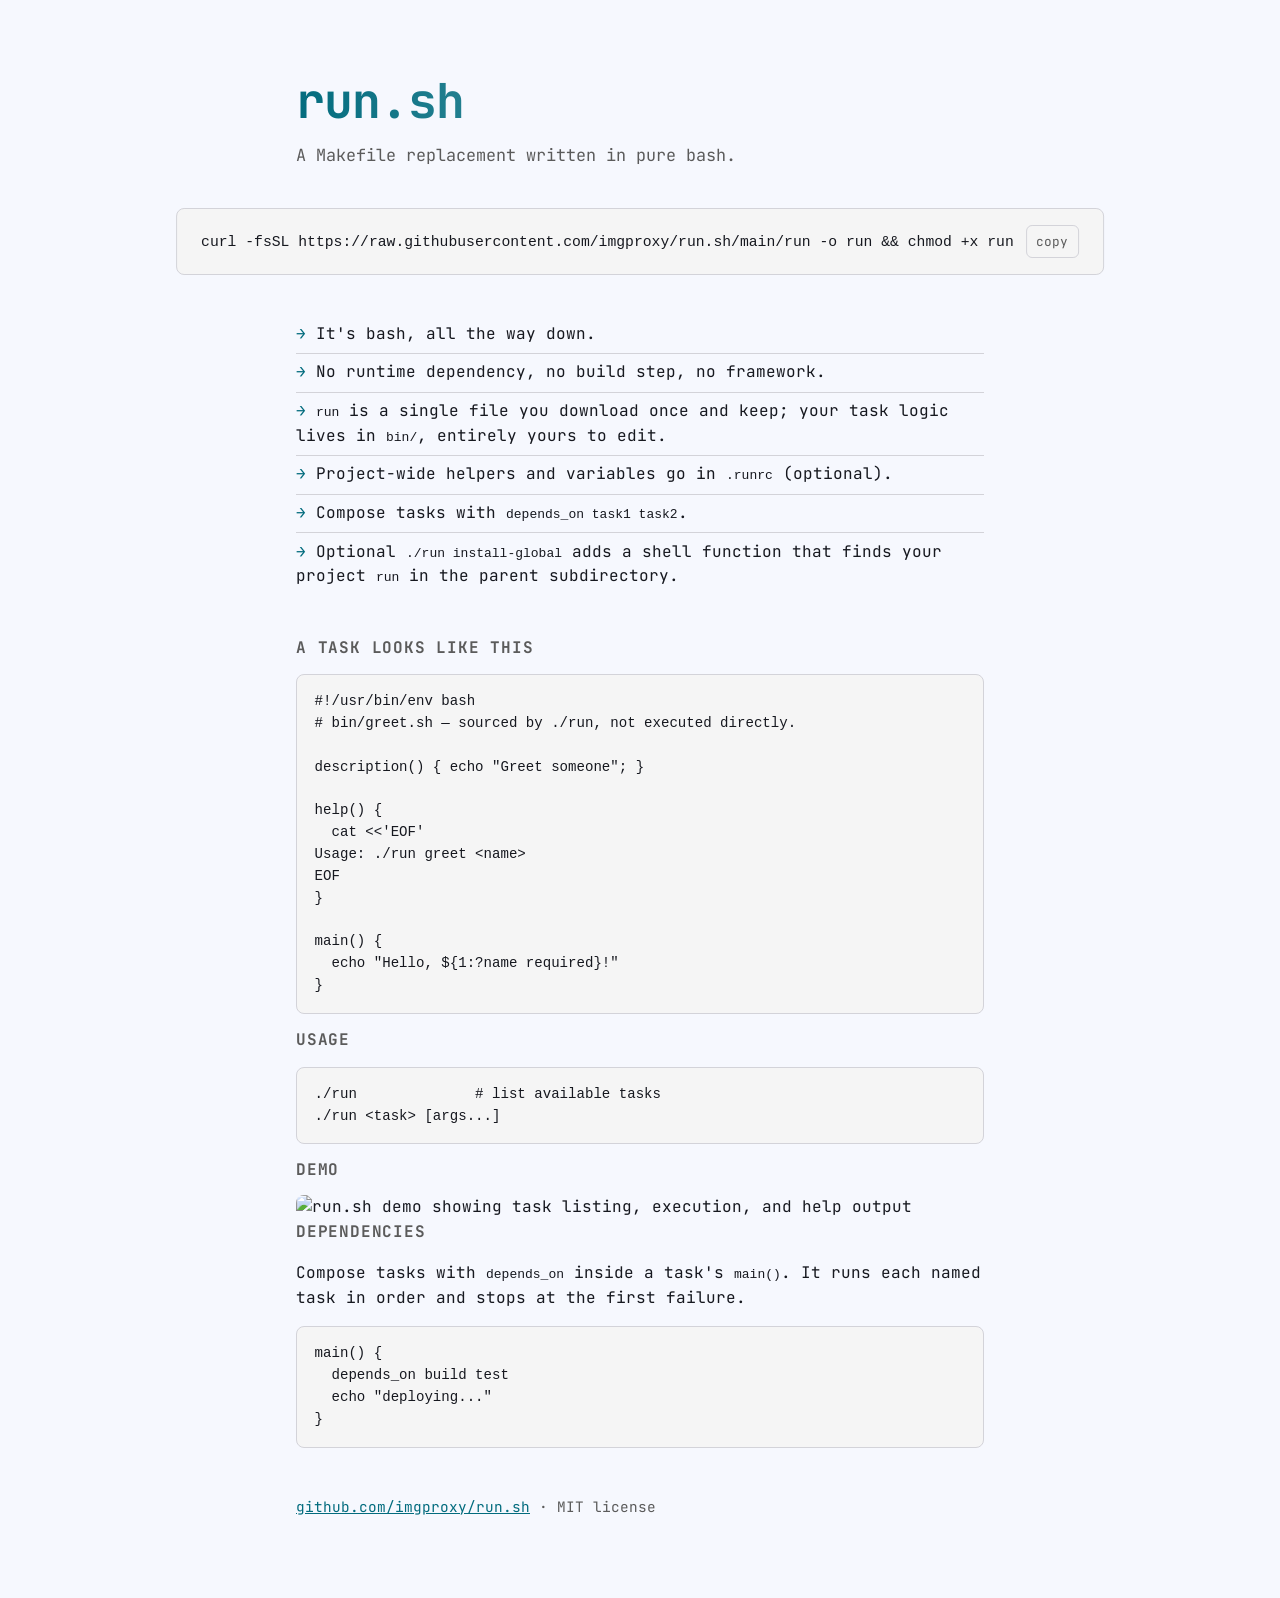
==== docs/index.html @ 785b7e03 "run script layout update" ====
<!doctype html>
<html lang="en">

<head>
  <meta charset="utf-8">
  <meta name="viewport" content="width=device-width, initial-scale=1">
  <link rel="preconnect" href="https://fonts.googleapis.com">
  <link rel="preconnect" href="https://fonts.gstatic.com" crossorigin>
  <link href="https://fonts.googleapis.com/css2?family=JetBrains+Mono:wght@400;700&display=swap" rel="stylesheet">
  <title>run.sh</title>
  <meta name="description"
    content="A Makefile replacement written in pure bash. No DSL, no dependencies, just scripts.">
  <link rel="stylesheet" href="style.css">
</head>

<body>

  <h1>run.sh</h1>
  <p class="tagline">A Makefile replacement written in pure bash.</p>

  <div class="install">
    <code
      id="install-cmd">curl -fsSL https://raw.githubusercontent.com/imgproxy/run.sh/main/run -o run && chmod +x run</code>
    <button class="copy-btn" onclick="copyInstall(this)">copy</button>
  </div>

  <ul class="points">
    <li>It's bash, all the way down.</li>
    <li>No runtime dependency, no build step, no framework.</li>
    <li><code>run</code> is a single file you download once and keep; your task logic lives in <code>bin/</code>,
      entirely yours to edit.</li>
    <li>Project-wide helpers and variables go in <code>.runrc</code> (optional).</li>
    <li>Compose tasks with <code>depends_on task1 task2</code>.</li>
    <li>Optional <code>./run install-global</code> adds a shell function that finds your project <code>run</code> in the
      parent subdirectory.</li>
    </li>
  </ul>

  <section>
    <h2>A task looks like this</h2>
    <pre class="snippet"><code>#!/usr/bin/env bash
# bin/greet.sh — sourced by ./run, not executed directly.

description() { echo "Greet someone"; }

help() {
  cat &lt;&lt;'EOF'
Usage: ./run greet &lt;name&gt;
EOF
}

main() {
  echo "Hello, ${1:?name required}!"
}</code></pre>
  </section>

  <section>
    <h2>Usage</h2>
    <pre class="snippet"><code>./run              # list available tasks
./run &lt;task&gt; [args...]</code></pre>
  </section>

  <section>
    <h2>Demo</h2>
    <img src="demo.gif" alt="run.sh demo showing task listing, execution, and help output" style="max-width: 100%; border-radius: 8px;">
  </section>

  <section>
    <h2>Dependencies</h2>
    <p>
      Compose tasks with <code>depends_on</code> inside a task's <code>main()</code>.
      It runs each named task in order and stops at the first failure.
    </p>
    <pre class="snippet"><code>main() {
  depends_on build test
  echo "deploying..."
}</code></pre>
  </section>

  <footer>
    <a href="https://github.com/imgproxy/run.sh">github.com/imgproxy/run.sh</a> · MIT license
  </footer>

  <script>
    function copyInstall(btn) {
      var text = document.getElementById('install-cmd').textContent;
      navigator.clipboard.writeText(text).then(function () {
        var original = btn.textContent;
        btn.textContent = 'copied';
        setTimeout(function () { btn.textContent = original; }, 1500);
      });
    }
  </script>

</body>

</html>
---- docs/style.css ----
:root {
  color-scheme: light dark;
  --bg: #f6f8fe;
  --fg: #16181f;
  --muted: #5b5b5b;
  --border: #d3d3d9;
  --code-bg: #f5f5f5;
  --accent: #036c7e;
  --accent-sec: #7fb8c4;
  --ok: #2e7d32;
  --warn: #b5b500;
  --err: #c45c4e;
  --highlight: #53d1ff;
}

@media (prefers-color-scheme: dark) {
  :root {
    --bg: #0d0d0f;
    --fg: #f6f8fe;
    --muted: #a09caa;
    --border: #252535;
    --code-bg: #16181f;
    --accent: #53d1ff;
    --accent-sec: #7fb8c4;
    --ok: #a6e3a1;
    --warn: #ffffa0;
    --err: #ffaba0;
    --highlight: #036c7e;
  }
}

* {
  box-sizing: border-box;
}

html,
body {
  margin: 0;
  padding: 0;
  background: var(--bg);
  color: var(--fg);
}

body {
  font-family: "JetBrains Mono", ui-monospace, SFMono-Regular, Menlo, Consolas, "Liberation Mono", monospace;
  line-height: 1.55;
  max-width: 46rem;
  margin: 0 auto;
  padding: 4rem 1.5rem 5rem;
}

h1 {
  font-size: 3rem;
  margin: 0 0 0.25rem;
  background: linear-gradient(90deg, var(--accent), var(--accent-sec));
  -webkit-background-clip: text;
  background-clip: text;
  color: transparent;
  letter-spacing: -0.02em;
}

.tagline {
  color: var(--muted);
  margin: 0 0 2.5rem;
  font-size: 1.05rem;
}

.install {
  position: relative;
  left: 50%;
  transform: translateX(-50%);
  width: max-content;
  max-width: 90vw;
  display: flex;
  align-items: center;
  gap: 0.75rem;
  padding: 1rem 1.5rem;
  background: var(--code-bg);
  border: 1px solid var(--border);
  border-radius: 8px;
  margin-bottom: 2.5rem;
}

.install:focus-within {
  border-color: var(--accent);
}

.install code {
  flex: 1;
  min-width: 0;
  overflow-x: auto;
  white-space: pre;
  font-size: 0.92rem;
}

.copy-btn {
  flex-shrink: 0;
  font: inherit;
  font-size: 0.8rem;
  background: transparent;
  color: var(--muted);
  border: 1px solid var(--border);
  border-radius: 6px;
  padding: 0.35rem 0.6rem;
  cursor: pointer;
}

.copy-btn:hover {
  color: var(--accent);
  border-color: var(--accent);
}

ul.points {
  list-style: none;
  margin: 0 0 2.5rem;
  padding: 0;
}

ul.points li {
  padding: 0.4rem 0;
  border-bottom: 1px solid var(--border);
}

ul.points li:last-child {
  border-bottom: none;
}

ul.points li::before {
  content: "→ ";
  color: var(--accent);
}

section h2 {
  font-size: 1rem;
  text-transform: uppercase;
  letter-spacing: 0.05em;
  color: var(--muted);
  margin: 0 0 0.75rem;
}

pre.snippet {
  background: var(--code-bg);
  border: 1px solid var(--border);
  border-radius: 8px;
  padding: 1rem 1.1rem;
  overflow-x: auto;
  font-size: 0.88rem;
}

footer {
  margin-top: 3rem;
  color: var(--muted);
  font-size: 0.9rem;
}

a {
  color: var(--accent);
}
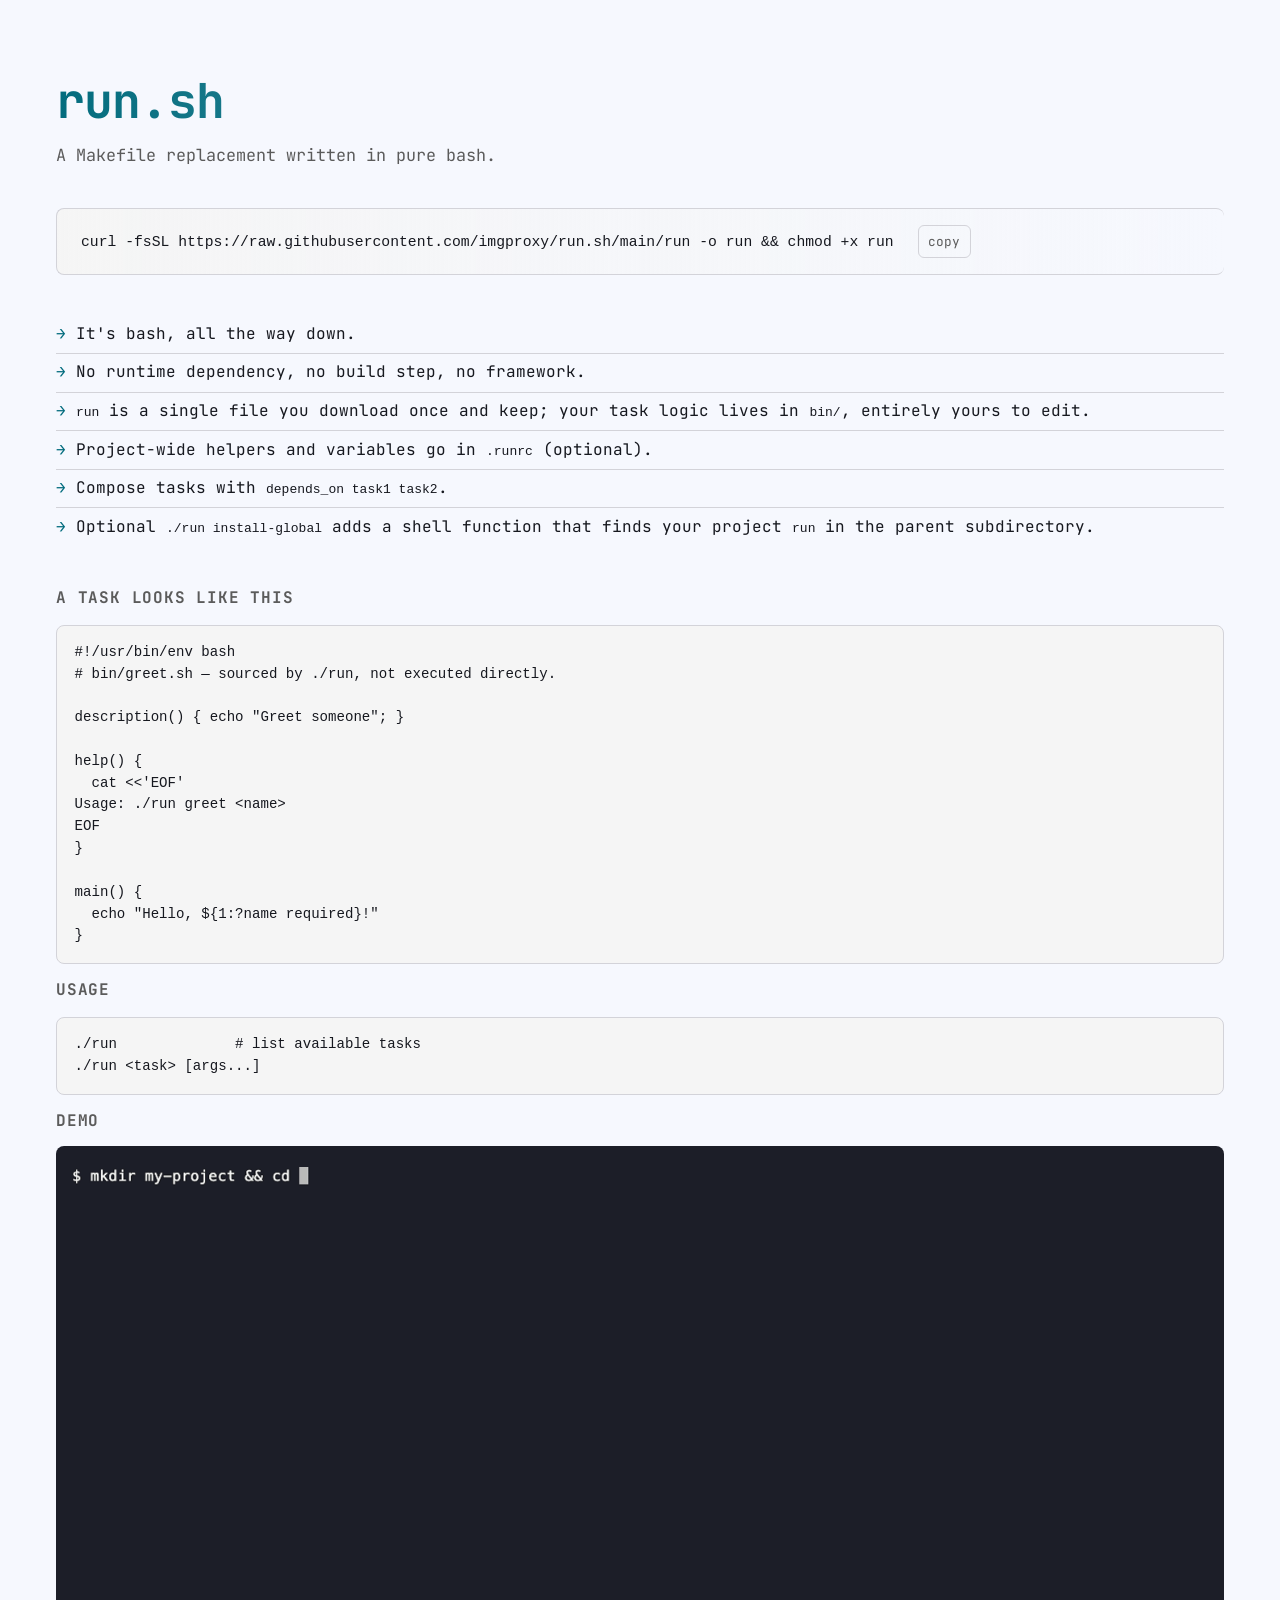
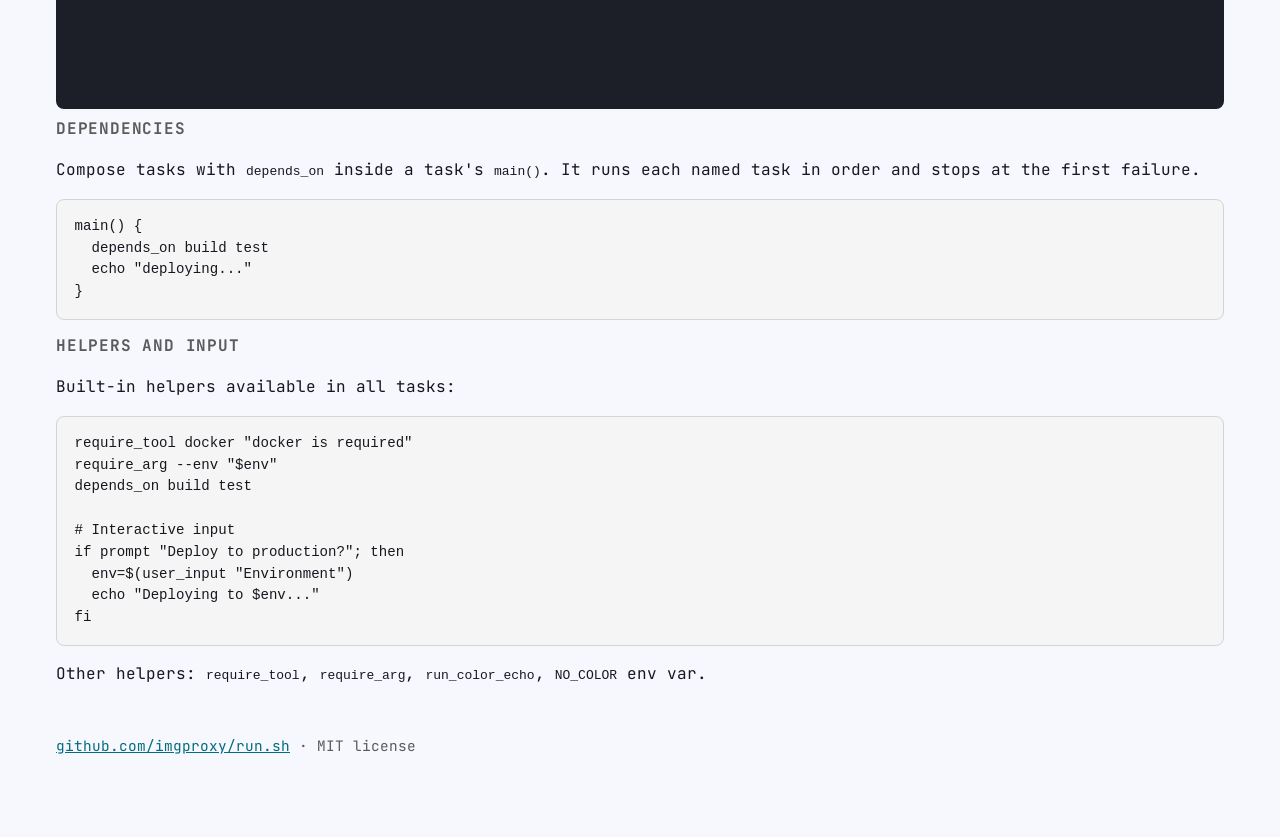
==== commit 53c7a412: "install-global with arg, updated site" ====
--- a/docs/index.html
+++ b/docs/index.html
@@ -77,6 +77,25 @@
 }</code></pre>
   </section>
 
+  <section>
+    <h2>Helpers and input</h2>
+    <p>
+      Built-in helpers available in all tasks:
+    </p>
+    <pre class="snippet"><code>require_tool docker "docker is required"
+require_arg --env "$env"
+depends_on build test
+
+# Interactive input
+if prompt "Deploy to production?"; then
+  env=$(user_input "Environment")
+  echo "Deploying to $env..."
+fi</code></pre>
+    <p>
+      Other helpers: <code>require_tool</code>, <code>require_arg</code>, <code>run_color_echo</code>, <code>NO_COLOR</code> env var.
+    </p>
+  </section>
+
   <footer>
     <a href="https://github.com/imgproxy/run.sh">github.com/imgproxy/run.sh</a> · MIT license
   </footer>
--- a/docs/style.css
+++ b/docs/style.css
@@ -44,7 +44,7 @@
 body {
   font-family: "JetBrains Mono", ui-monospace, SFMono-Regular, Menlo, Consolas, "Liberation Mono", monospace;
   line-height: 1.55;
-  max-width: 46rem;
+  max-width: min(95vw, 1550px);
   margin: 0 auto;
   padding: 4rem 1.5rem 5rem;
 }
@@ -66,17 +66,13 @@
 }
 
 .install {
-  position: relative;
-  left: 50%;
-  transform: translateX(-50%);
-  width: max-content;
-  max-width: 90vw;
   display: flex;
   align-items: center;
-  gap: 0.75rem;
+  gap: 1.5rem;
   padding: 1rem 1.5rem;
-  background: var(--code-bg);
+  background: linear-gradient(90deg, var(--code-bg), rgba(0, 0, 0, 0));
   border: 1px solid var(--border);
+  border-right: none;
   border-radius: 8px;
   margin-bottom: 2.5rem;
 }
@@ -86,8 +82,6 @@
 }
 
 .install code {
-  flex: 1;
-  min-width: 0;
   overflow-x: auto;
   white-space: pre;
   font-size: 0.92rem;
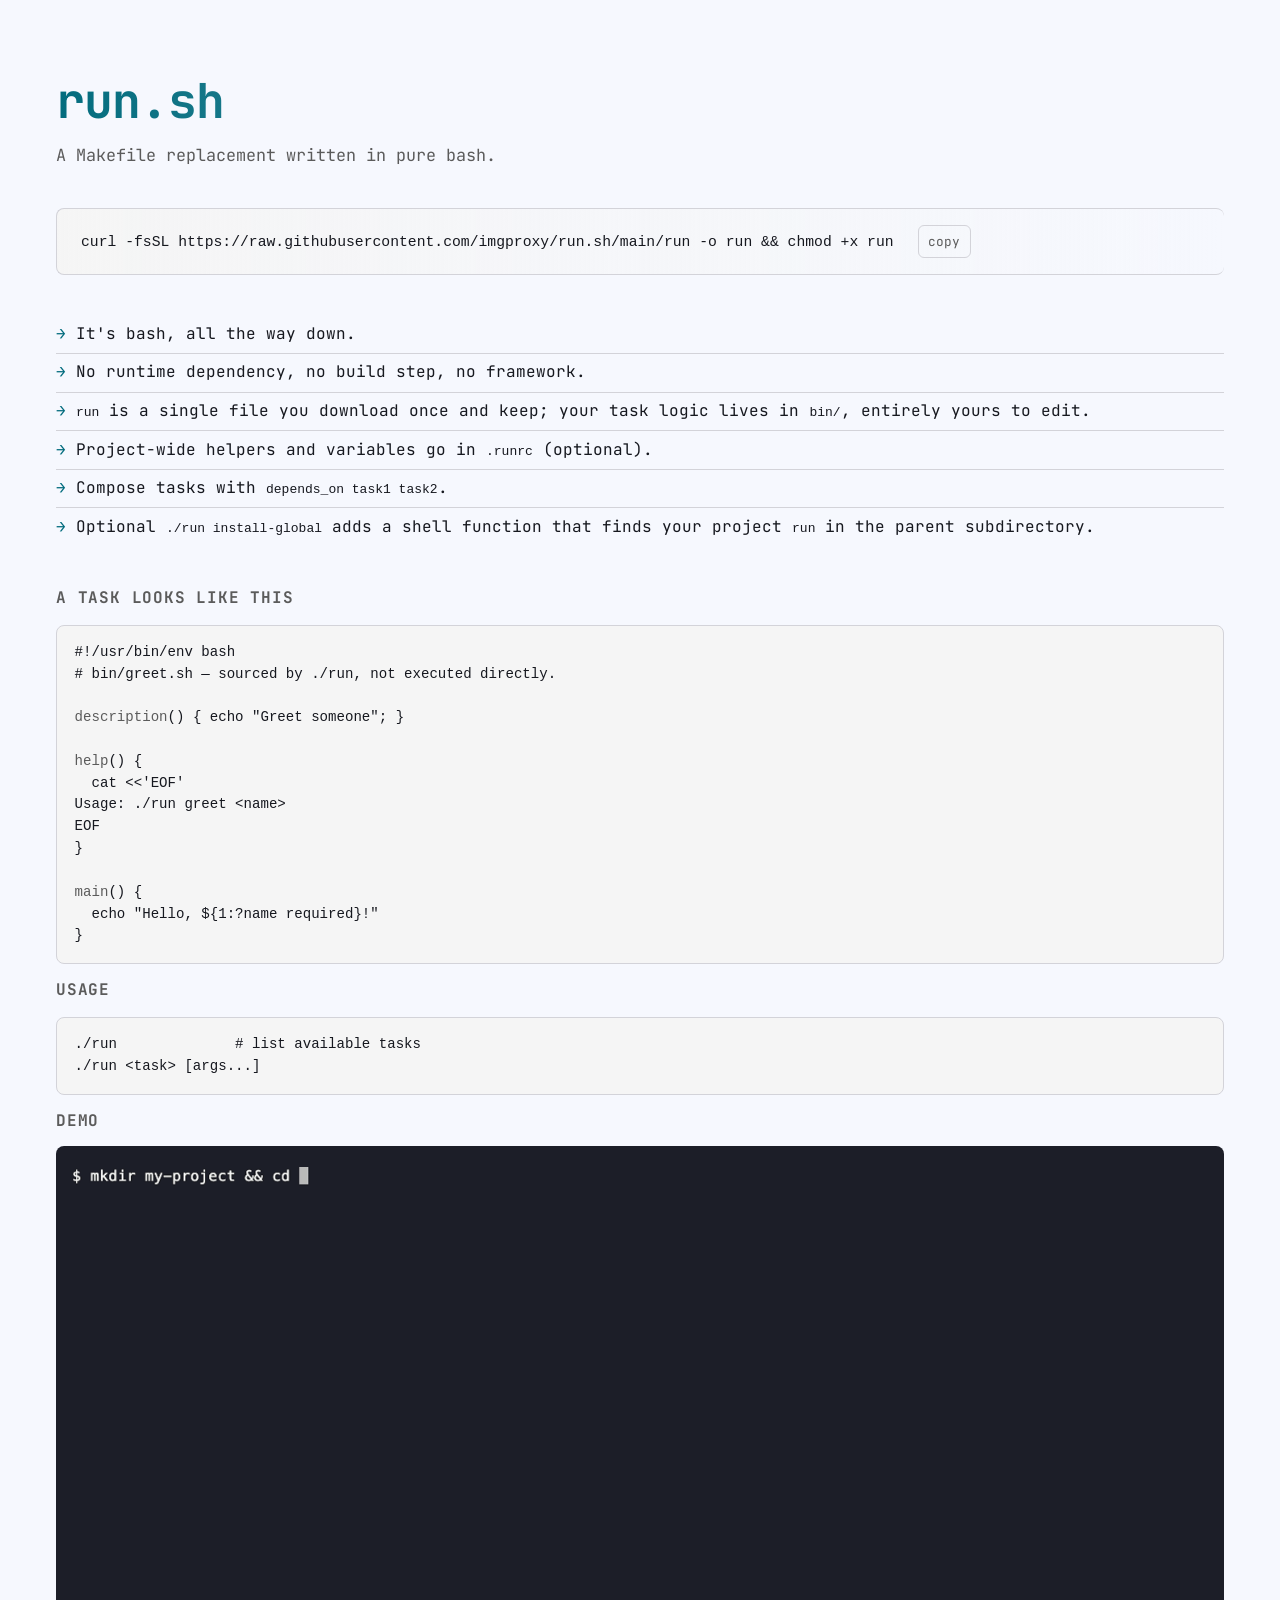
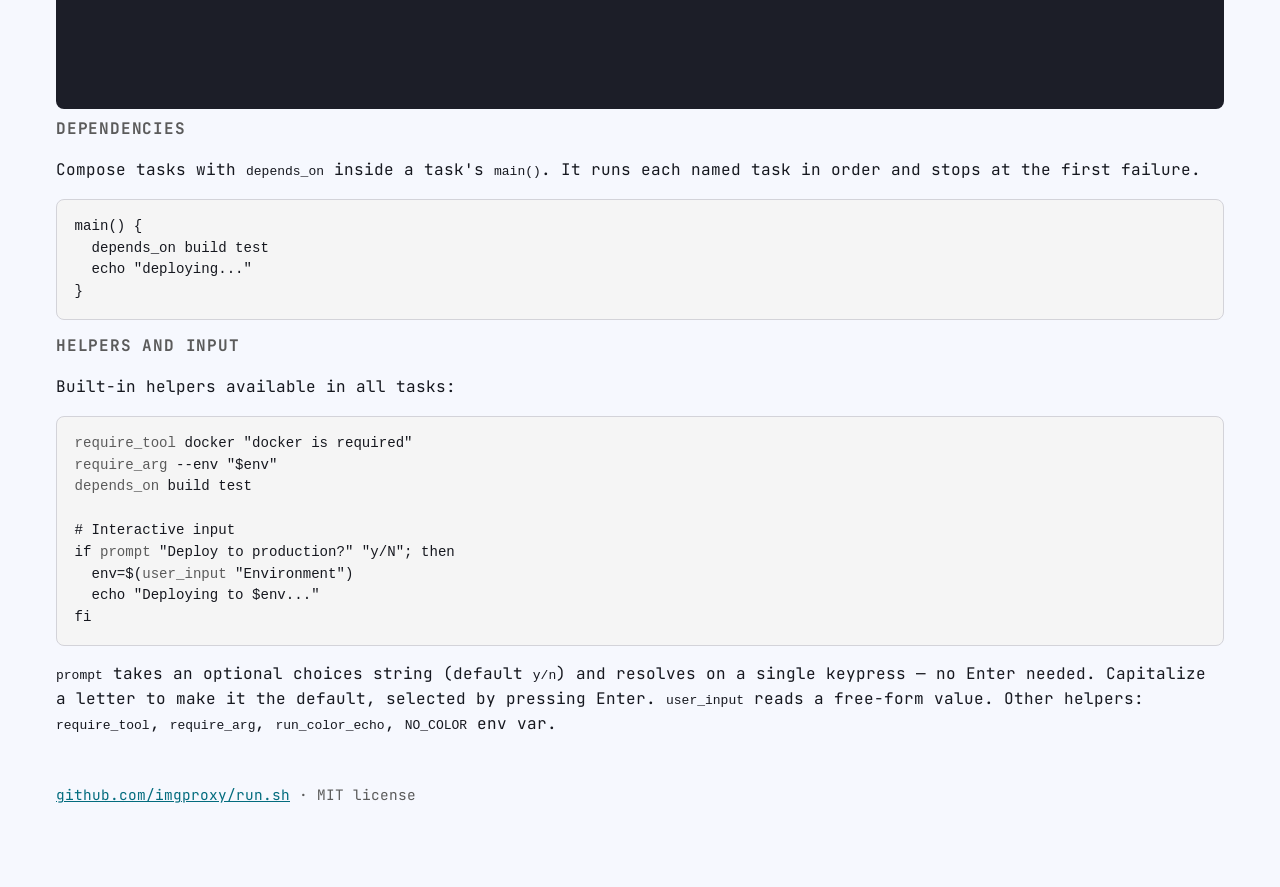
==== commit 24cc55a0: "prompt, user_input, shell arg for install-global" ====
--- a/docs/index.html
+++ b/docs/index.html
@@ -41,15 +41,15 @@
     <pre class="snippet"><code>#!/usr/bin/env bash
 # bin/greet.sh — sourced by ./run, not executed directly.
 
-description() { echo "Greet someone"; }
+<span class="fn">description</span>() { echo "Greet someone"; }
 
-help() {
+<span class="fn">help</span>() {
   cat &lt;&lt;'EOF'
 Usage: ./run greet &lt;name&gt;
 EOF
 }
 
-main() {
+<span class="fn">main</span>() {
   echo "Hello, ${1:?name required}!"
 }</code></pre>
   </section>
@@ -82,17 +82,20 @@
     <p>
       Built-in helpers available in all tasks:
     </p>
-    <pre class="snippet"><code>require_tool docker "docker is required"
-require_arg --env "$env"
-depends_on build test
+    <pre class="snippet"><code><span class="fn">require_tool</span> docker "docker is required"
+<span class="fn">require_arg</span> --env "$env"
+<span class="fn">depends_on</span> build test
 
 # Interactive input
-if prompt "Deploy to production?"; then
-  env=$(user_input "Environment")
+if <span class="fn">prompt</span> "Deploy to production?" "y/N"; then
+  env=$(<span class="fn">user_input</span> "Environment")
   echo "Deploying to $env..."
 fi</code></pre>
     <p>
-      Other helpers: <code>require_tool</code>, <code>require_arg</code>, <code>run_color_echo</code>, <code>NO_COLOR</code> env var.
+      <code>prompt</code> takes an optional choices string (default <code>y/n</code>) and resolves on a
+      single keypress — no Enter needed. Capitalize a letter to make it the default, selected by
+      pressing Enter. <code>user_input</code> reads a free-form value. Other helpers:
+      <code>require_tool</code>, <code>require_arg</code>, <code>run_color_echo</code>, <code>NO_COLOR</code> env var.
     </p>
   </section>
 
--- a/docs/style.css
+++ b/docs/style.css
@@ -141,6 +141,10 @@
   font-size: 0.88rem;
 }
 
+pre.snippet .fn {
+  color: var(--muted);
+}
+
 footer {
   margin-top: 3rem;
   color: var(--muted);
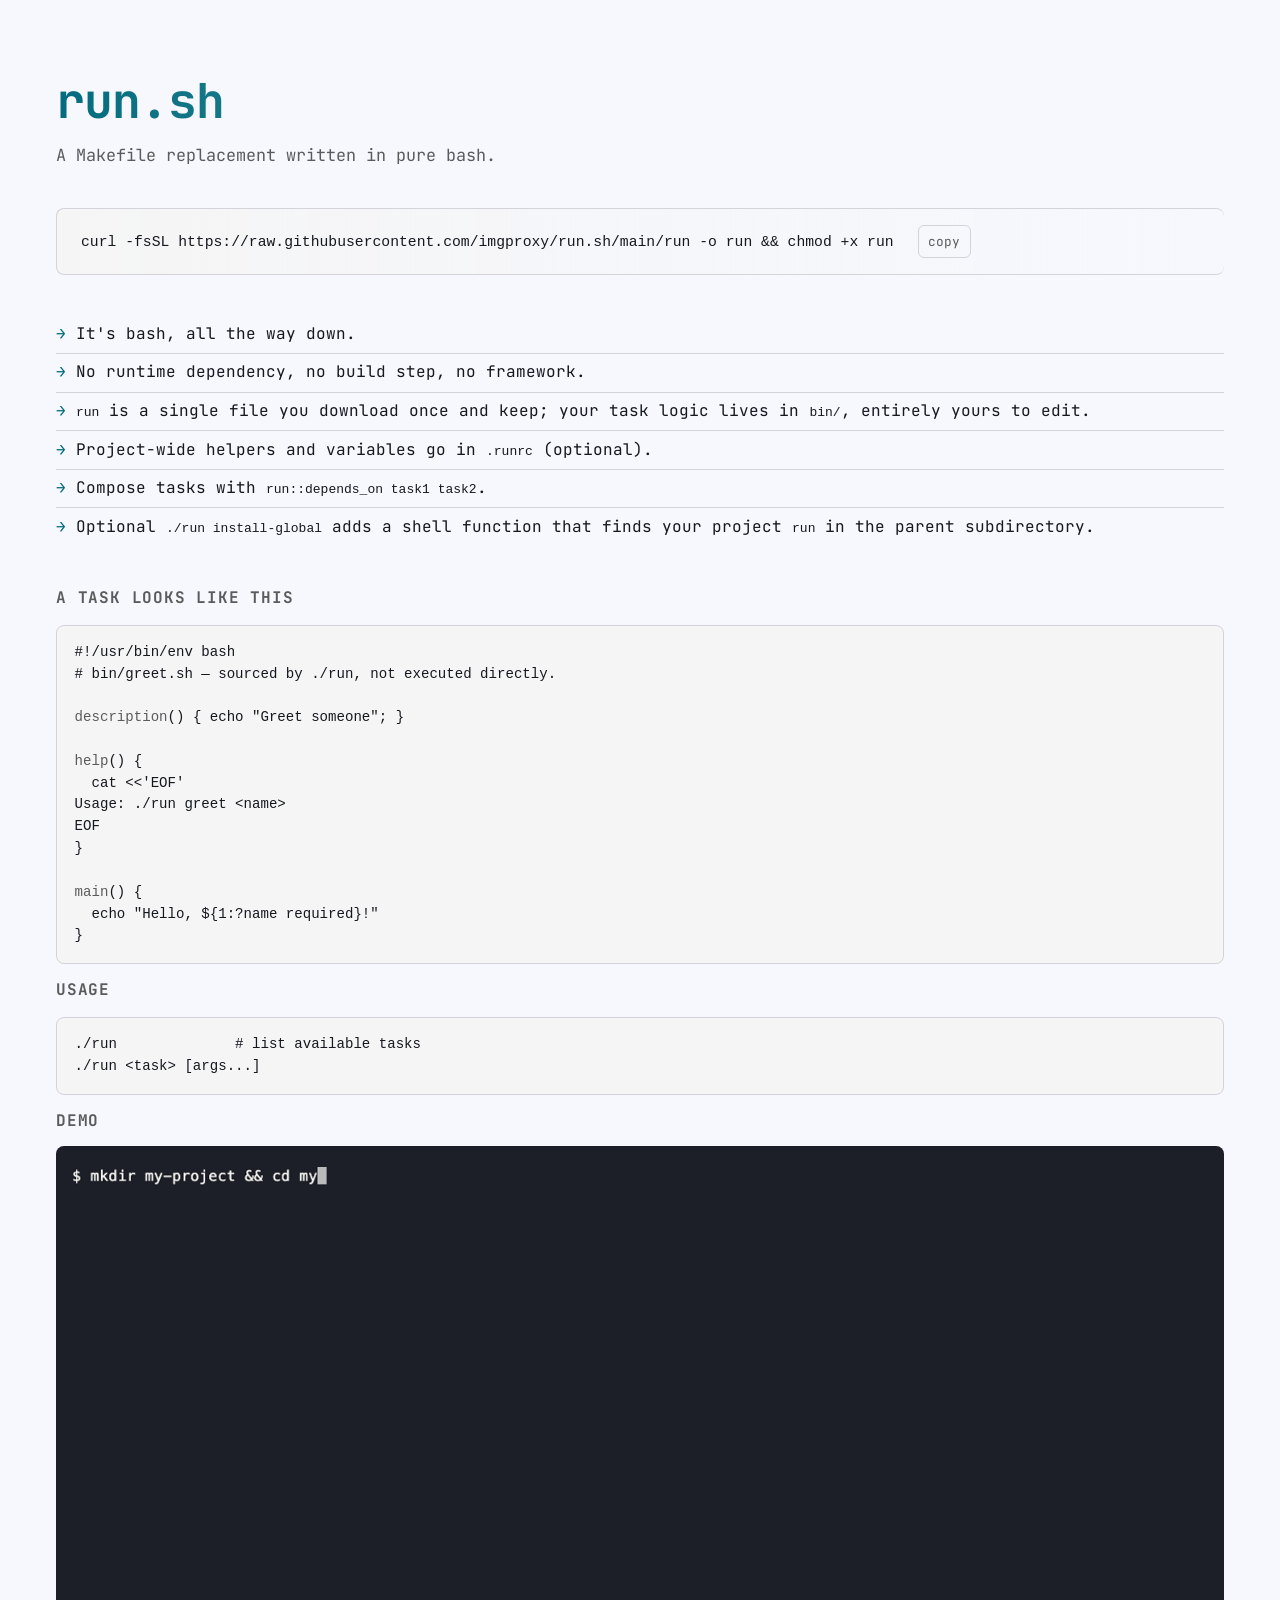
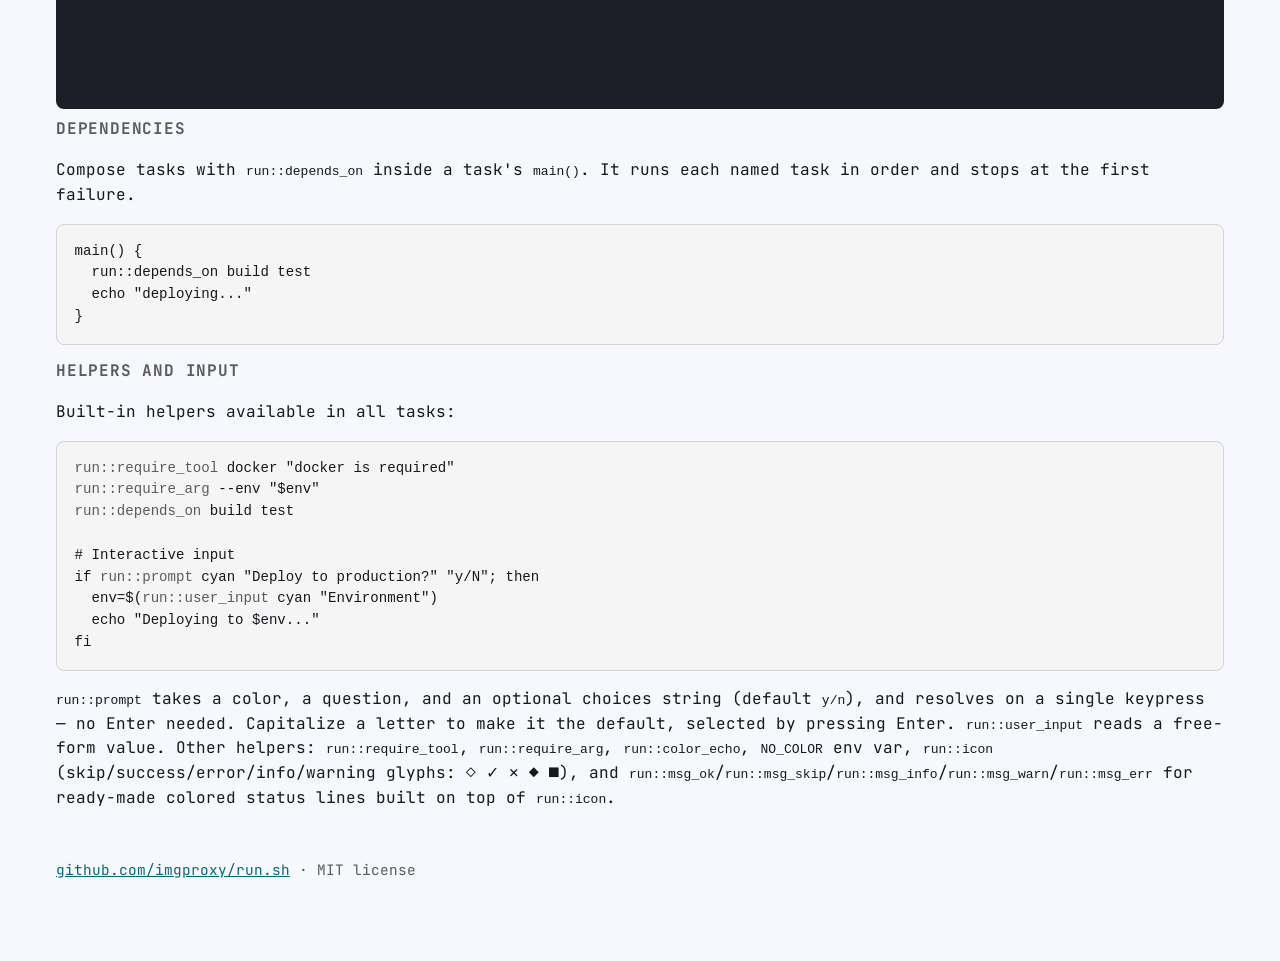
==== commit 56196fa5: "prefix methods, docs, --force flag fix, icons" ====
--- a/docs/index.html
+++ b/docs/index.html
@@ -30,7 +30,7 @@
     <li><code>run</code> is a single file you download once and keep; your task logic lives in <code>bin/</code>,
       entirely yours to edit.</li>
     <li>Project-wide helpers and variables go in <code>.runrc</code> (optional).</li>
-    <li>Compose tasks with <code>depends_on task1 task2</code>.</li>
+    <li>Compose tasks with <code>run::depends_on task1 task2</code>.</li>
     <li>Optional <code>./run install-global</code> adds a shell function that finds your project <code>run</code> in the
       parent subdirectory.</li>
     </li>
@@ -68,11 +68,11 @@
   <section>
     <h2>Dependencies</h2>
     <p>
-      Compose tasks with <code>depends_on</code> inside a task's <code>main()</code>.
+      Compose tasks with <code>run::depends_on</code> inside a task's <code>main()</code>.
       It runs each named task in order and stops at the first failure.
     </p>
     <pre class="snippet"><code>main() {
-  depends_on build test
+  run::depends_on build test
   echo "deploying..."
 }</code></pre>
   </section>
@@ -82,20 +82,23 @@
     <p>
       Built-in helpers available in all tasks:
     </p>
-    <pre class="snippet"><code><span class="fn">require_tool</span> docker "docker is required"
-<span class="fn">require_arg</span> --env "$env"
-<span class="fn">depends_on</span> build test
+    <pre class="snippet"><code><span class="fn">run::require_tool</span> docker "docker is required"
+<span class="fn">run::require_arg</span> --env "$env"
+<span class="fn">run::depends_on</span> build test
 
 # Interactive input
-if <span class="fn">prompt</span> "Deploy to production?" "y/N"; then
-  env=$(<span class="fn">user_input</span> "Environment")
+if <span class="fn">run::prompt</span> cyan "Deploy to production?" "y/N"; then
+  env=$(<span class="fn">run::user_input</span> cyan "Environment")
   echo "Deploying to $env..."
 fi</code></pre>
     <p>
-      <code>prompt</code> takes an optional choices string (default <code>y/n</code>) and resolves on a
-      single keypress — no Enter needed. Capitalize a letter to make it the default, selected by
-      pressing Enter. <code>user_input</code> reads a free-form value. Other helpers:
-      <code>require_tool</code>, <code>require_arg</code>, <code>run_color_echo</code>, <code>NO_COLOR</code> env var.
+      <code>run::prompt</code> takes a color, a question, and an optional choices string (default
+      <code>y/n</code>), and resolves on a single keypress — no Enter needed. Capitalize a letter to make it the default, selected by
+      pressing Enter. <code>run::user_input</code> reads a free-form value. Other helpers:
+      <code>run::require_tool</code>, <code>run::require_arg</code>, <code>run::color_echo</code>, <code>NO_COLOR</code> env var,
+      <code>run::icon</code> (skip/success/error/info/warning glyphs: ◇ ✓ ✕ ◆ ■), and
+      <code>run::msg_ok</code>/<code>run::msg_skip</code>/<code>run::msg_info</code>/<code>run::msg_warn</code>/<code>run::msg_err</code> for
+      ready-made colored status lines built on top of <code>run::icon</code>.
     </p>
   </section>
 
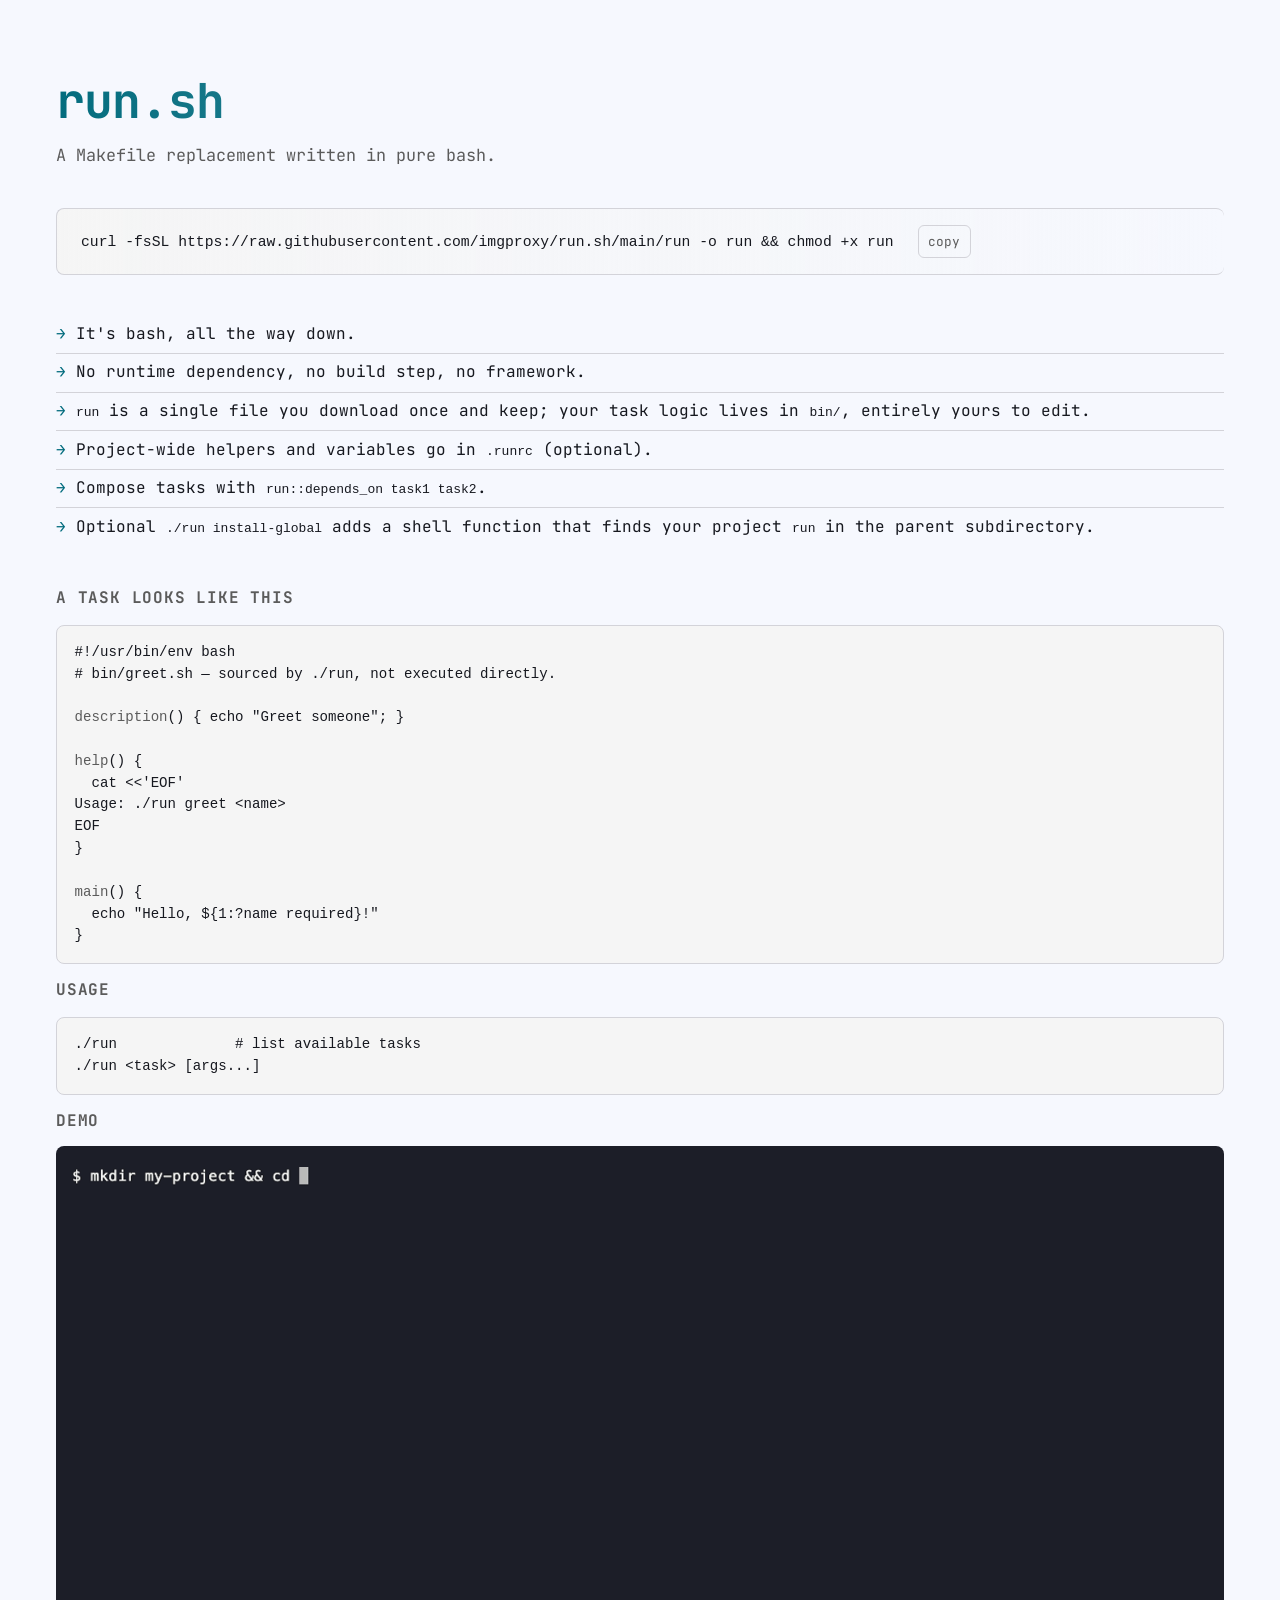
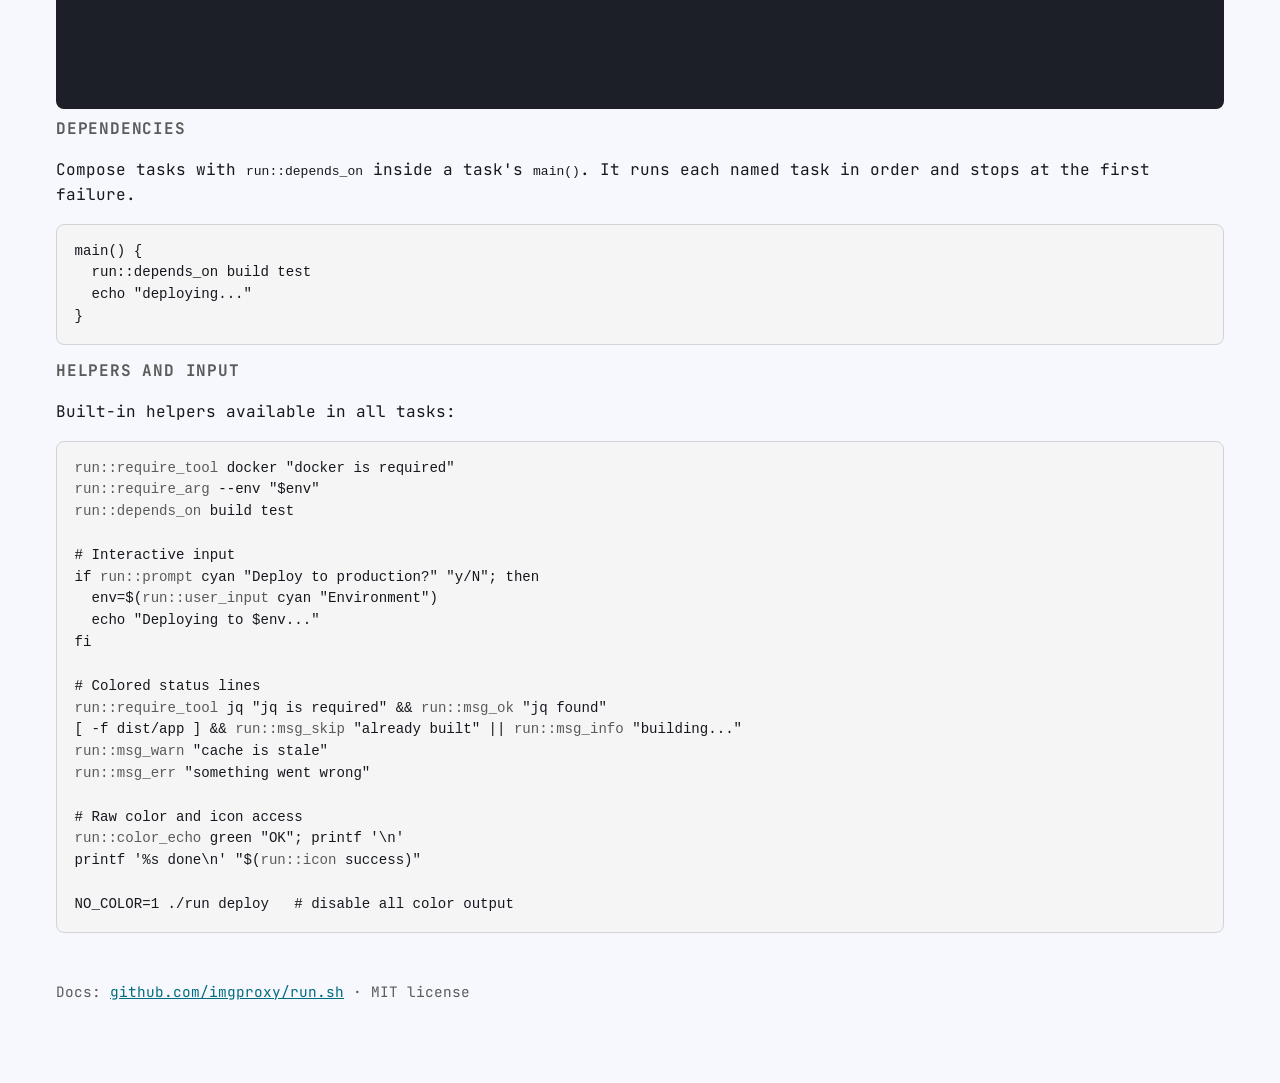
==== commit c4e0b008: "Removed last paragraph in index.html" ====
--- a/docs/index.html
+++ b/docs/index.html
@@ -90,20 +90,23 @@
 if <span class="fn">run::prompt</span> cyan "Deploy to production?" "y/N"; then
   env=$(<span class="fn">run::user_input</span> cyan "Environment")
   echo "Deploying to $env..."
-fi</code></pre>
-    <p>
-      <code>run::prompt</code> takes a color, a question, and an optional choices string (default
-      <code>y/n</code>), and resolves on a single keypress — no Enter needed. Capitalize a letter to make it the default, selected by
-      pressing Enter. <code>run::user_input</code> reads a free-form value. Other helpers:
-      <code>run::require_tool</code>, <code>run::require_arg</code>, <code>run::color_echo</code>, <code>NO_COLOR</code> env var,
-      <code>run::icon</code> (skip/success/error/info/warning glyphs: ◇ ✓ ✕ ◆ ■), and
-      <code>run::msg_ok</code>/<code>run::msg_skip</code>/<code>run::msg_info</code>/<code>run::msg_warn</code>/<code>run::msg_err</code> for
-      ready-made colored status lines built on top of <code>run::icon</code>.
-    </p>
+fi
+
+# Colored status lines
+<span class="fn">run::require_tool</span> jq "jq is required" &amp;&amp; <span class="fn">run::msg_ok</span> "jq found"
+[ -f dist/app ] &amp;&amp; <span class="fn">run::msg_skip</span> "already built" || <span class="fn">run::msg_info</span> "building..."
+<span class="fn">run::msg_warn</span> "cache is stale"
+<span class="fn">run::msg_err</span> "something went wrong"
+
+# Raw color and icon access
+<span class="fn">run::color_echo</span> green "OK"; printf '\n'
+printf '%s done\n' "$(<span class="fn">run::icon</span> success)"
+
+NO_COLOR=1 ./run deploy   # disable all color output</code></pre>
   </section>
 
   <footer>
-    <a href="https://github.com/imgproxy/run.sh">github.com/imgproxy/run.sh</a> · MIT license
+    Docs: <a href="https://github.com/imgproxy/run.sh">github.com/imgproxy/run.sh</a> · MIT license
   </footer>
 
   <script>
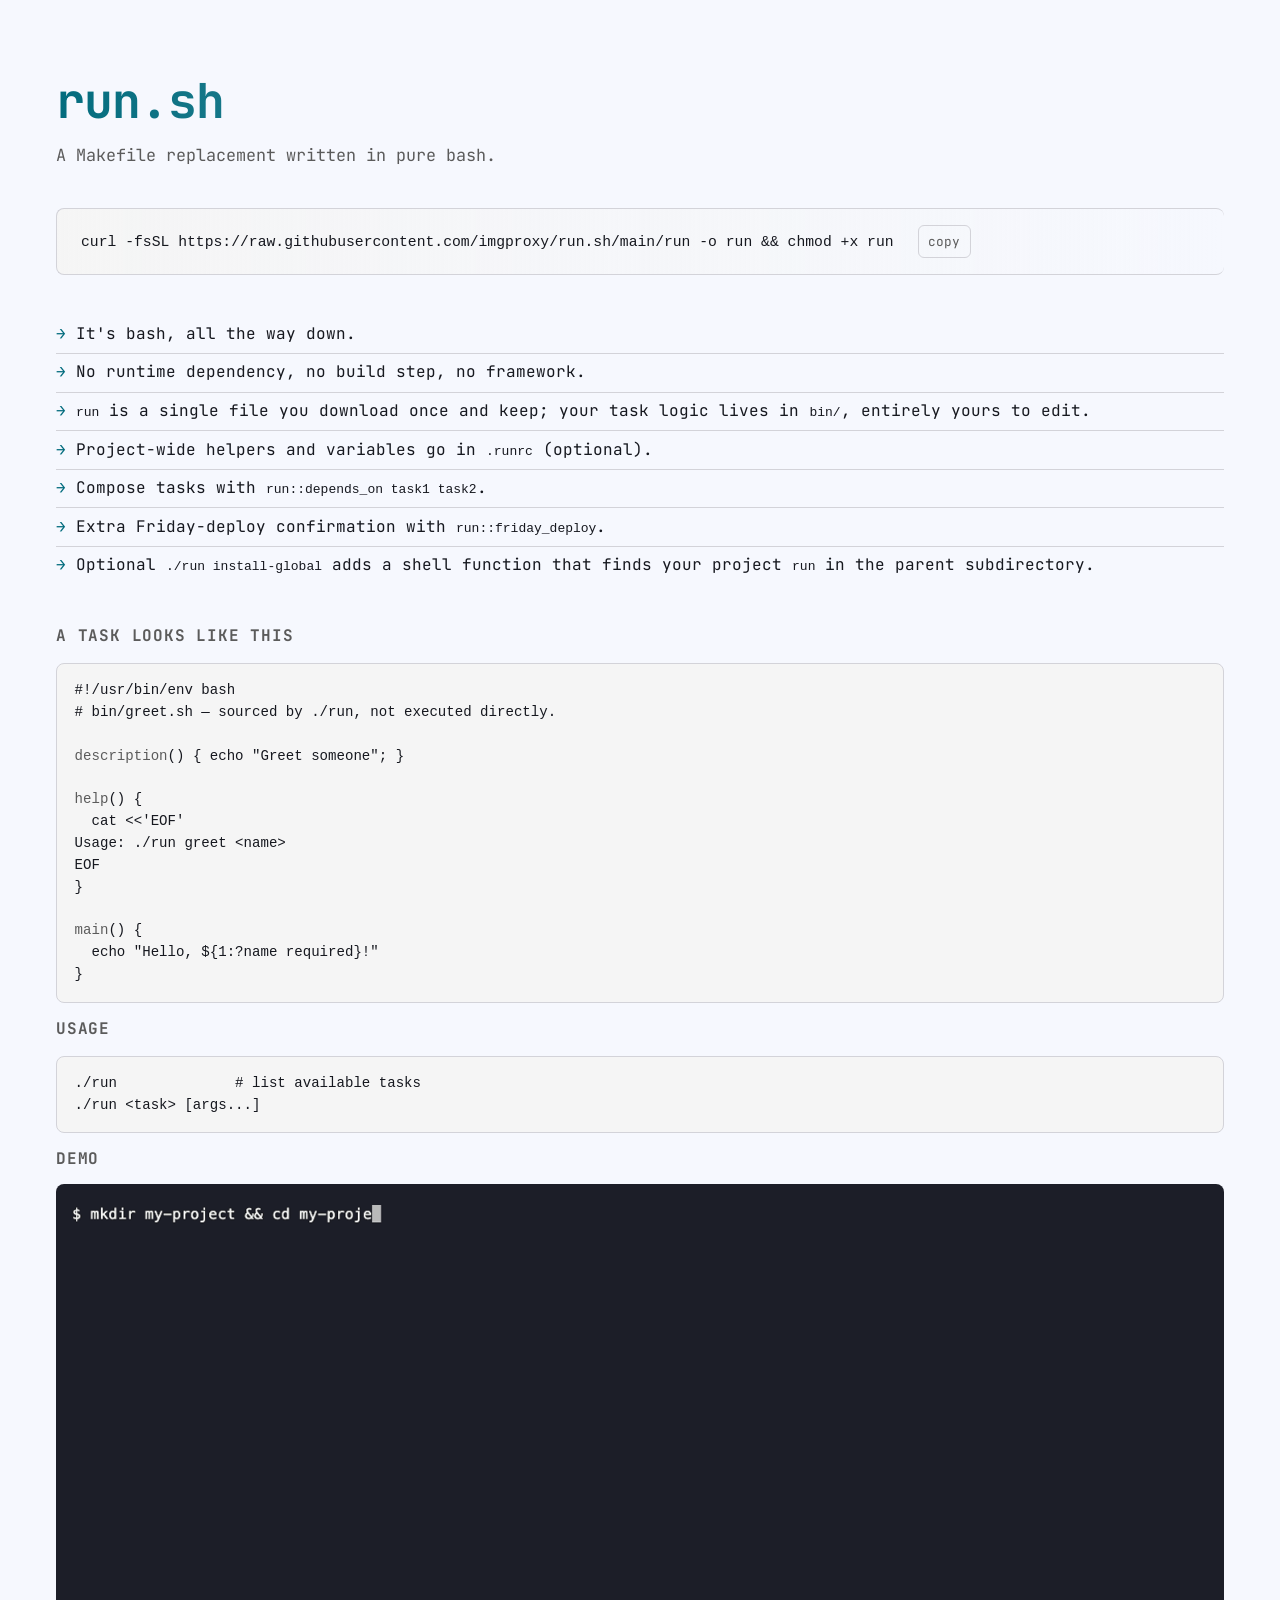
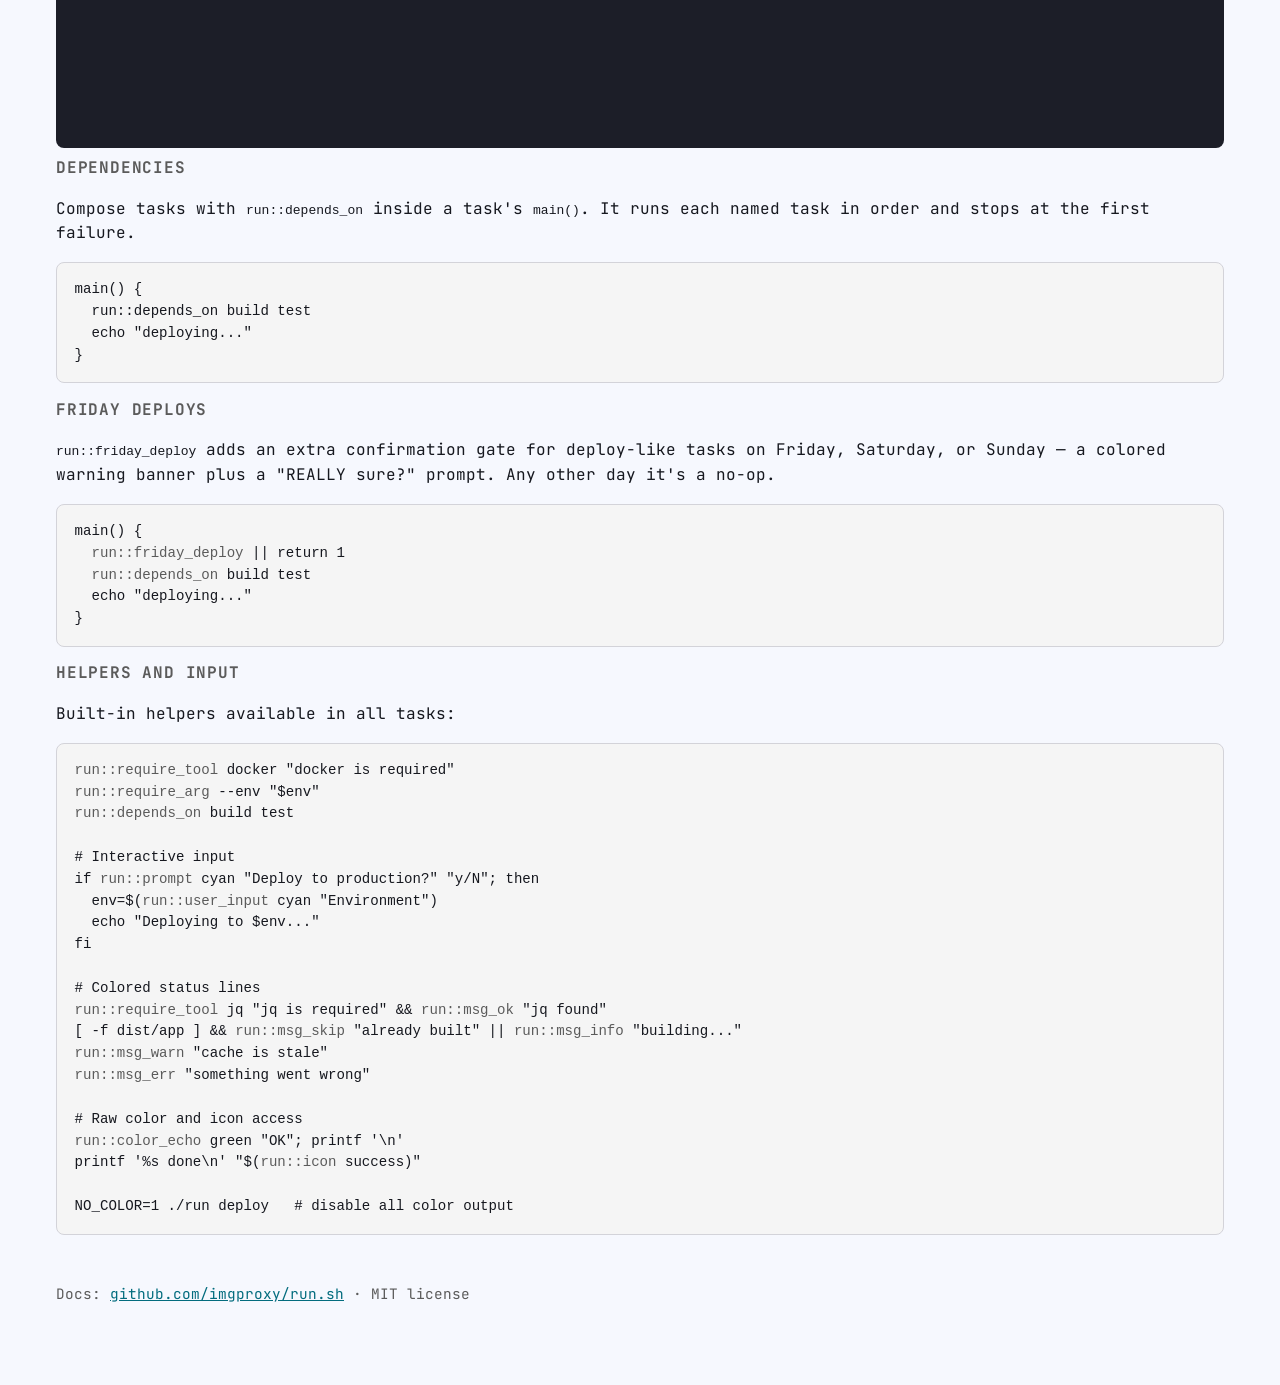
==== commit 3102eaf5: "run::friday_deploy" ====
--- a/docs/index.html
+++ b/docs/index.html
@@ -31,6 +31,7 @@
       entirely yours to edit.</li>
     <li>Project-wide helpers and variables go in <code>.runrc</code> (optional).</li>
     <li>Compose tasks with <code>run::depends_on task1 task2</code>.</li>
+    <li>Extra Friday-deploy confirmation with <code>run::friday_deploy</code>.</li>
     <li>Optional <code>./run install-global</code> adds a shell function that finds your project <code>run</code> in the
       parent subdirectory.</li>
     </li>
@@ -73,6 +74,21 @@
     </p>
     <pre class="snippet"><code>main() {
   run::depends_on build test
+  echo "deploying..."
+}</code></pre>
+  </section>
+
+  <section>
+    <h2>Friday deploys</h2>
+    <p>
+      <code>run::friday_deploy</code> adds an extra confirmation gate for
+      deploy-like tasks on Friday, Saturday, or Sunday &mdash; a colored
+      warning banner plus a "REALLY sure?" prompt. Any other day it's a
+      no-op.
+    </p>
+    <pre class="snippet"><code>main() {
+  <span class="fn">run::friday_deploy</span> || return 1
+  <span class="fn">run::depends_on</span> build test
   echo "deploying..."
 }</code></pre>
   </section>
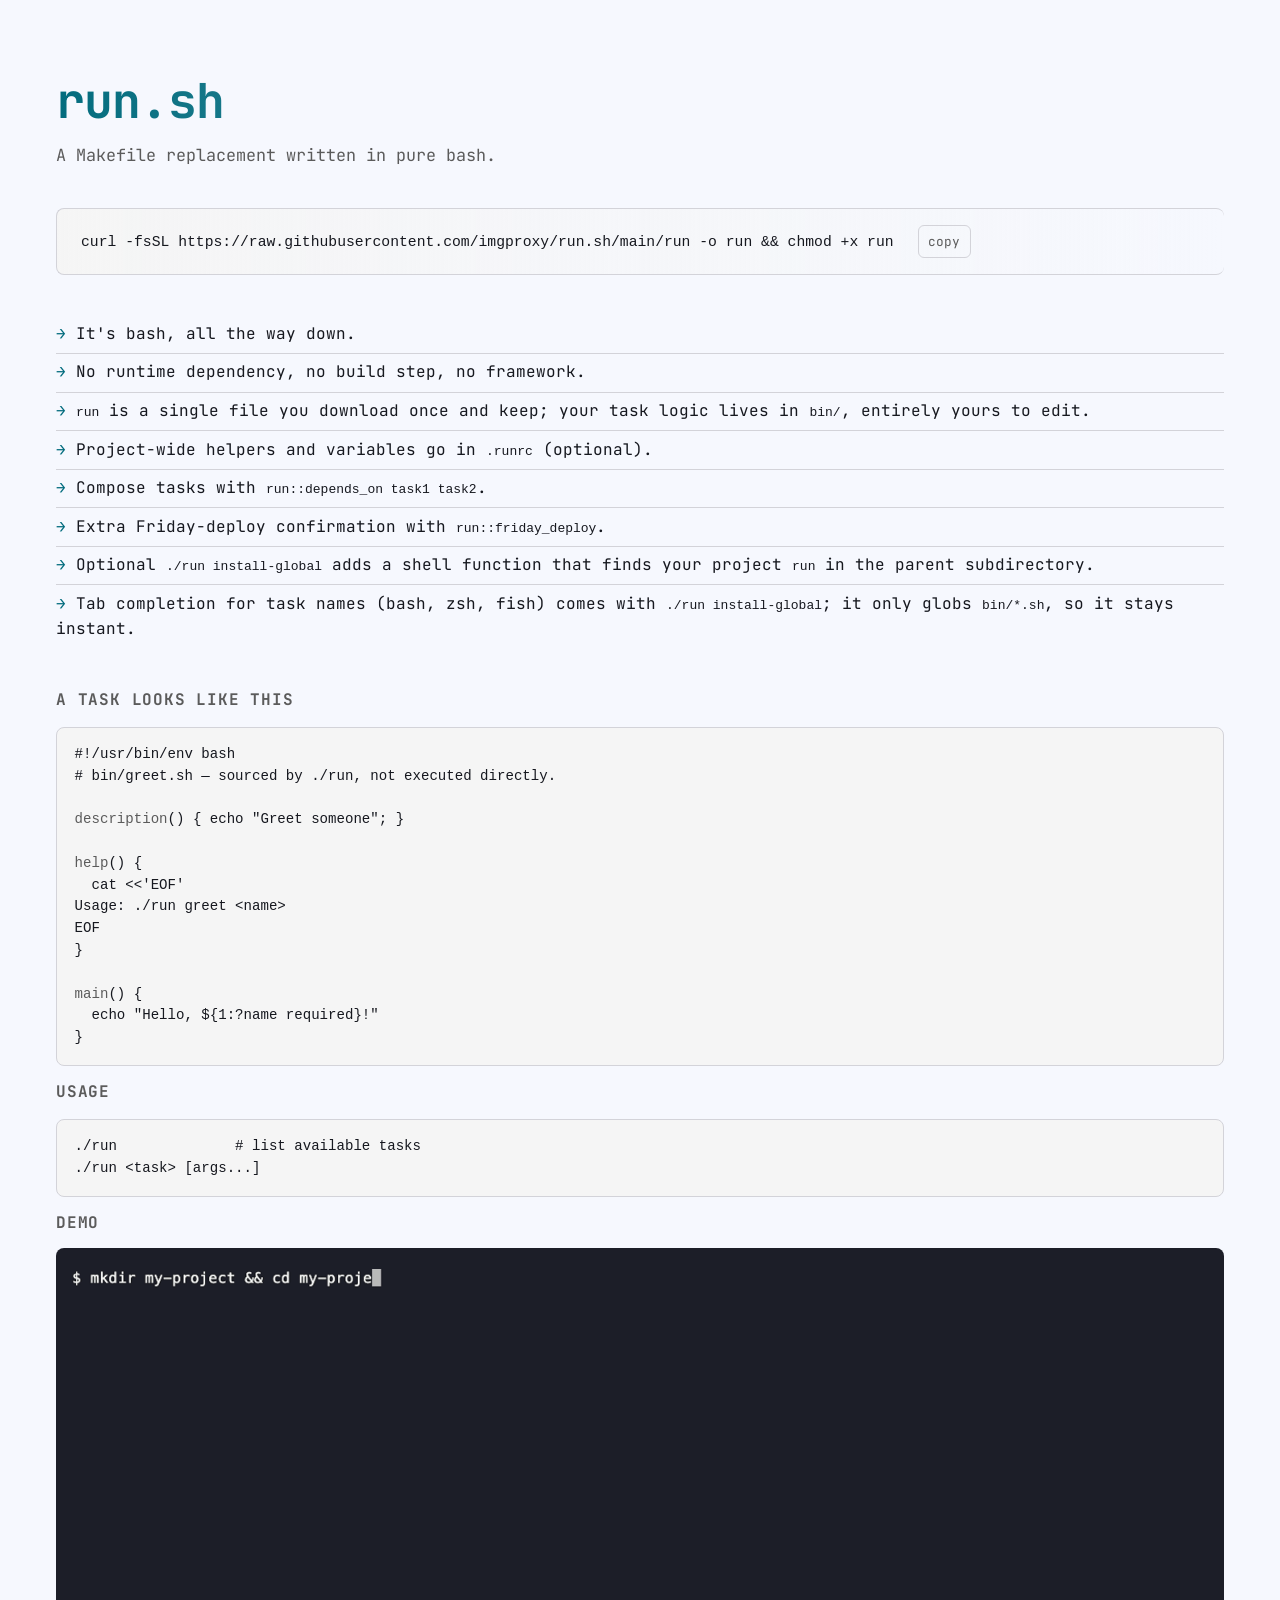
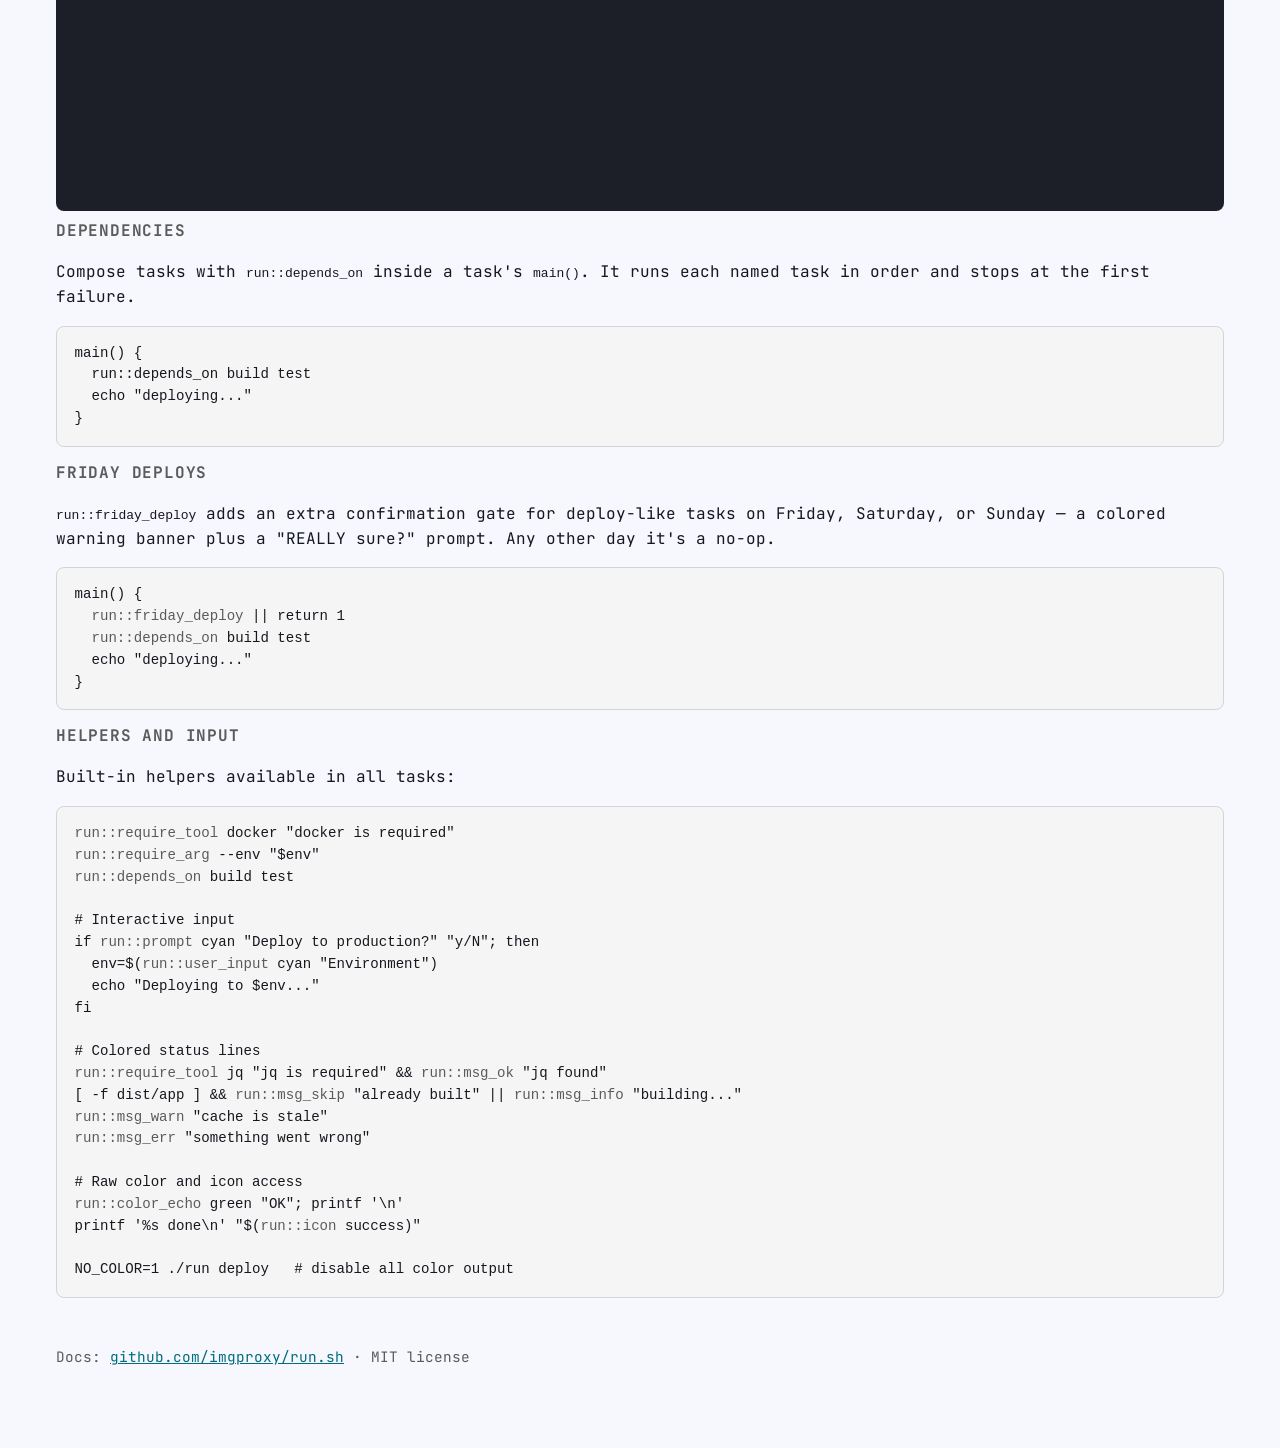
==== commit d90a5117: "Autocomplete" ====
--- a/docs/index.html
+++ b/docs/index.html
@@ -34,7 +34,8 @@
     <li>Extra Friday-deploy confirmation with <code>run::friday_deploy</code>.</li>
     <li>Optional <code>./run install-global</code> adds a shell function that finds your project <code>run</code> in the
       parent subdirectory.</li>
-    </li>
+    <li>Tab completion for task names (bash, zsh, fish) comes with <code>./run install-global</code>; it only globs
+      <code>bin/*.sh</code>, so it stays instant.</li>
   </ul>
 
   <section>
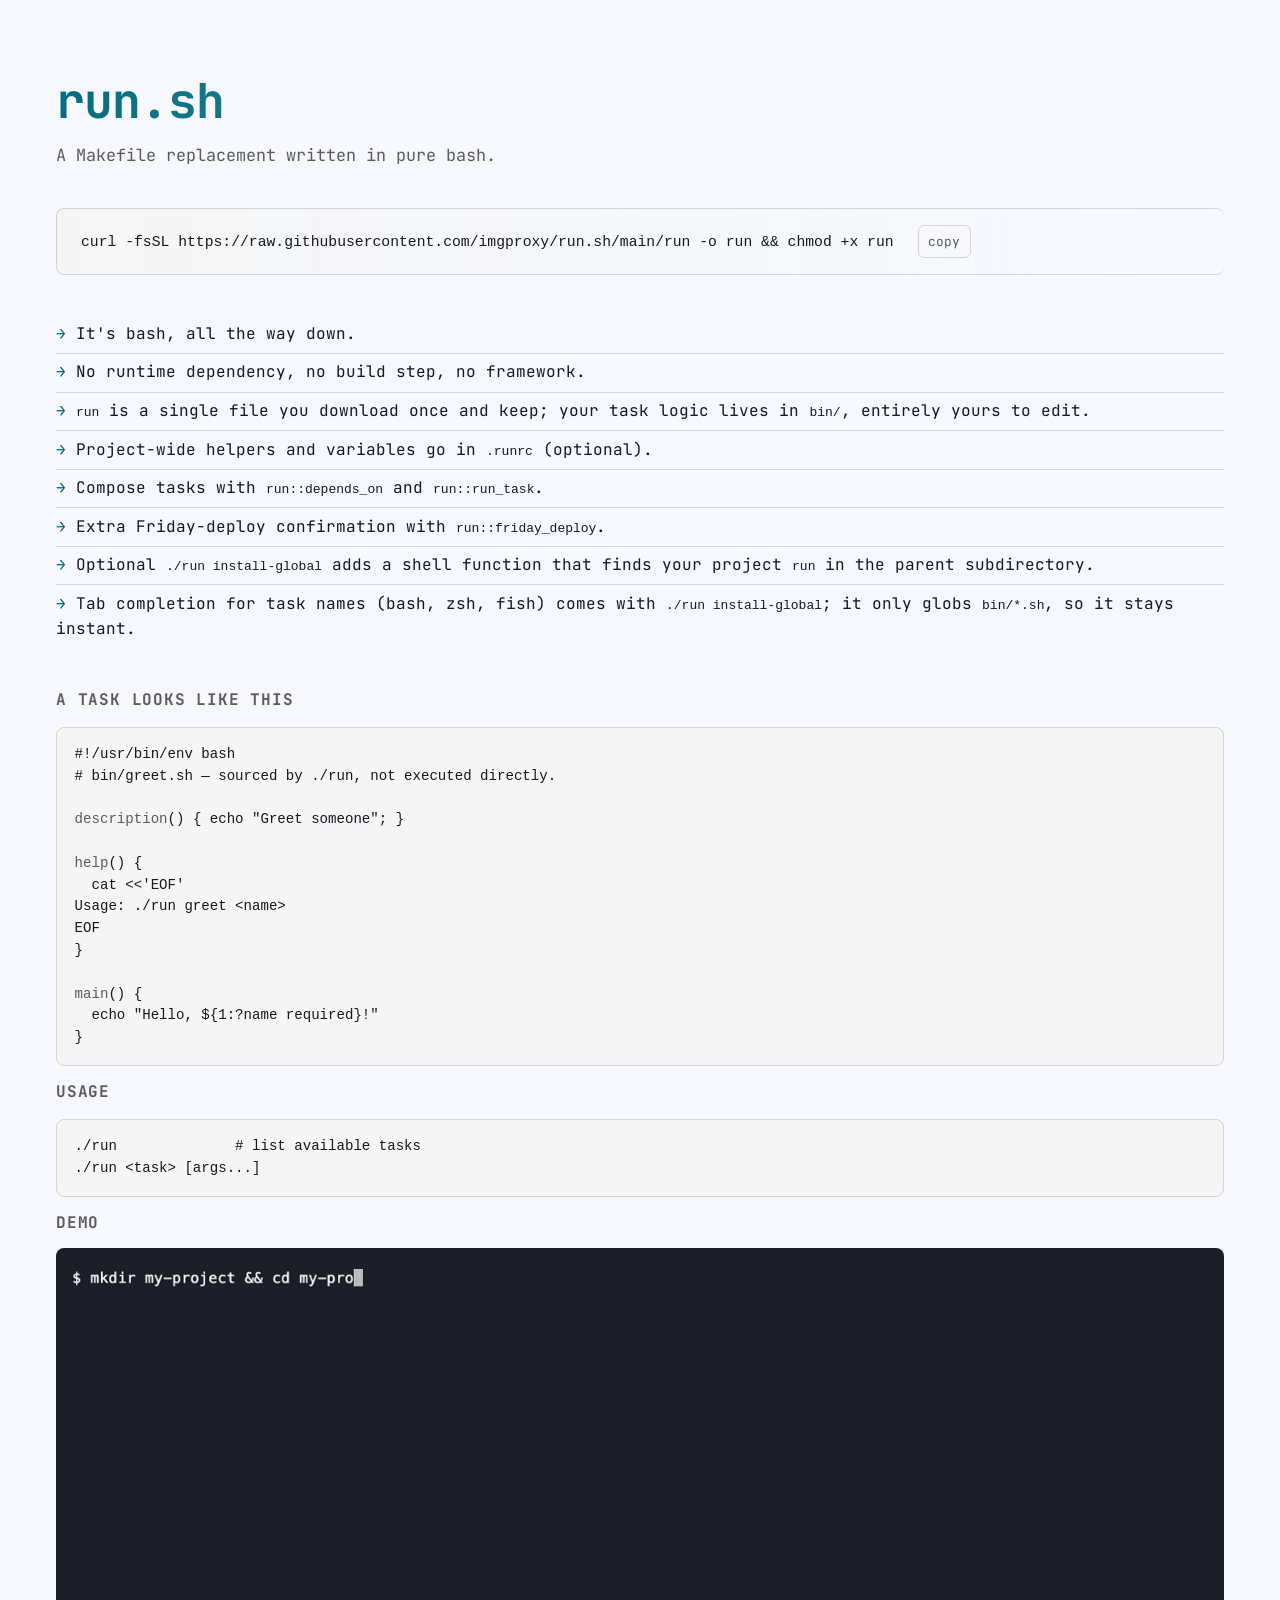
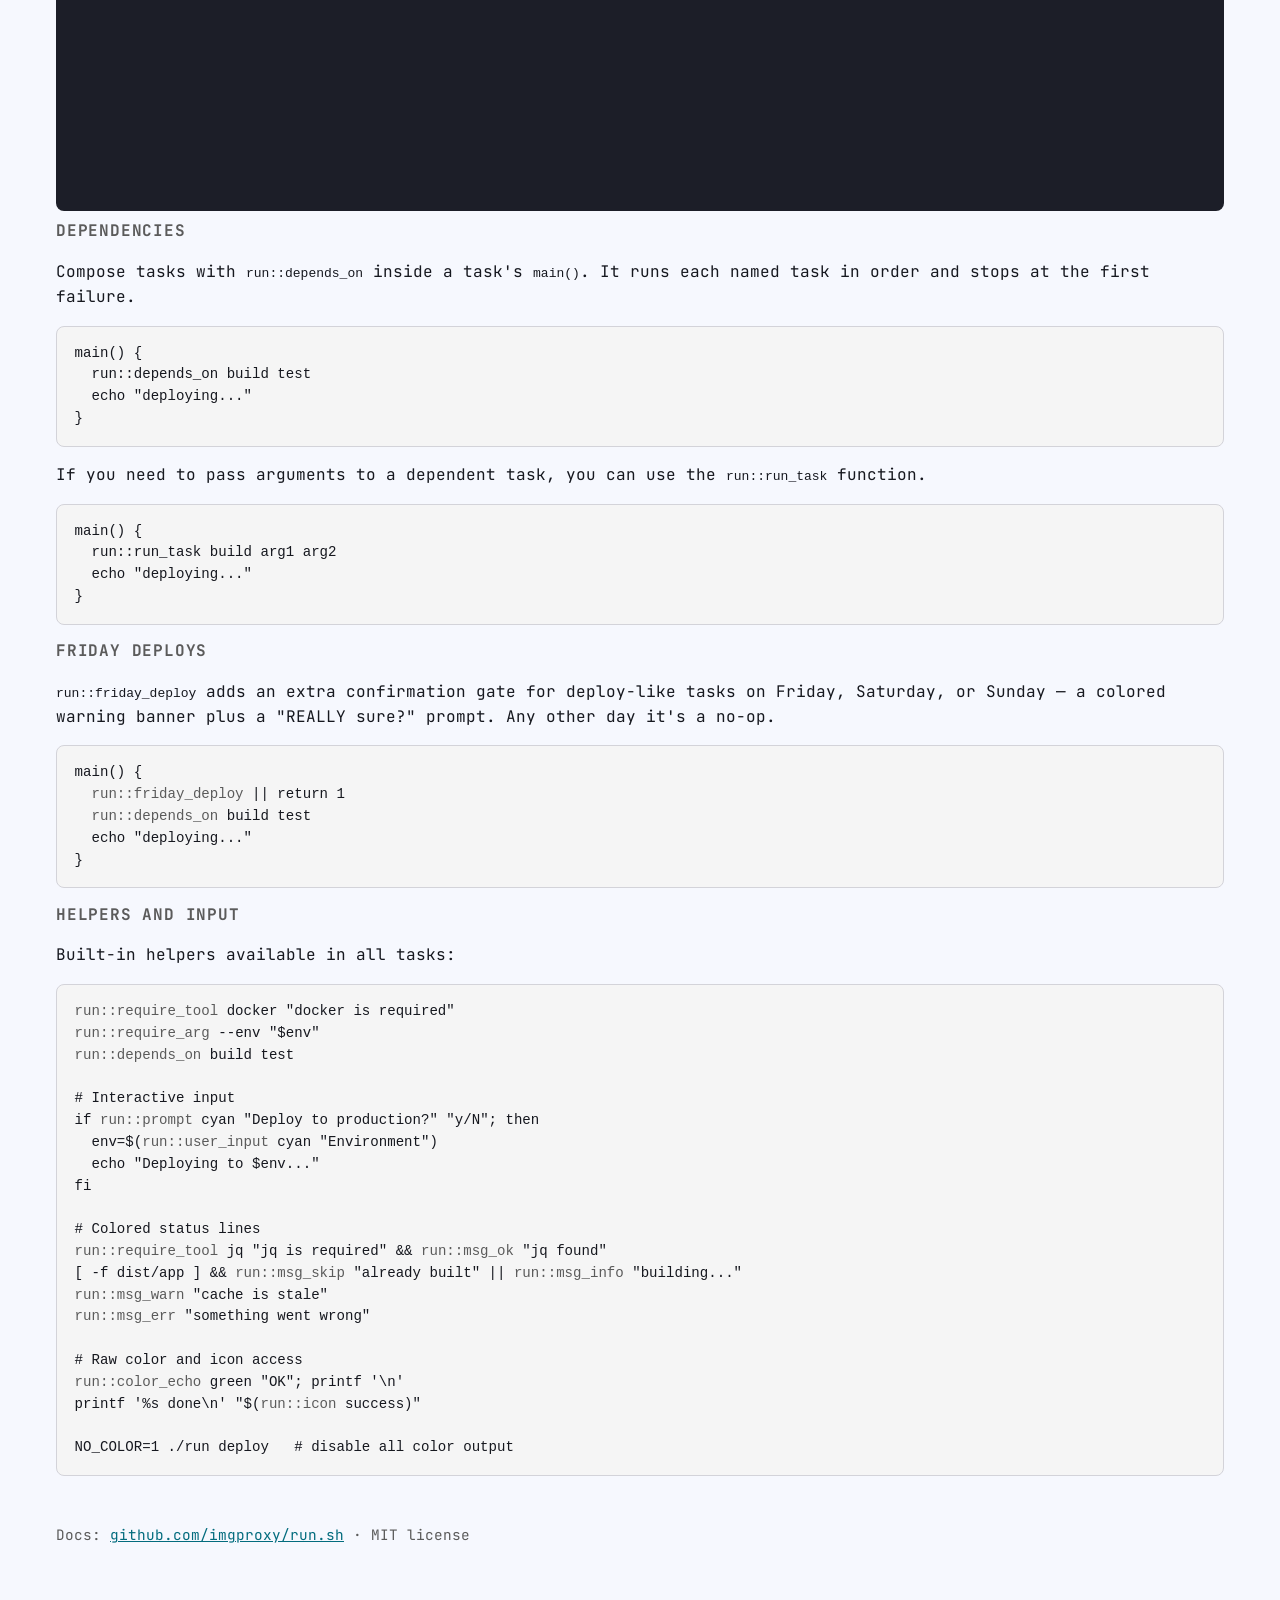
==== commit 2442afe5: "Run tasks in a subshell; Add run::run_task helper" ====
--- a/docs/index.html
+++ b/docs/index.html
@@ -30,7 +30,7 @@
     <li><code>run</code> is a single file you download once and keep; your task logic lives in <code>bin/</code>,
       entirely yours to edit.</li>
     <li>Project-wide helpers and variables go in <code>.runrc</code> (optional).</li>
-    <li>Compose tasks with <code>run::depends_on task1 task2</code>.</li>
+    <li>Compose tasks with <code>run::depends_on</code> and <code>run::run_task</code>.</li>
     <li>Extra Friday-deploy confirmation with <code>run::friday_deploy</code>.</li>
     <li>Optional <code>./run install-global</code> adds a shell function that finds your project <code>run</code> in the
       parent subdirectory.</li>
@@ -75,6 +75,14 @@
     </p>
     <pre class="snippet"><code>main() {
   run::depends_on build test
+  echo "deploying..."
+}</code></pre>
+    <p>
+      If you need to pass arguments to a dependent task, you can use
+      the <code>run::run_task</code> function.
+    </p>
+    <pre class="snippet"><code>main() {
+  run::run_task build arg1 arg2
   echo "deploying..."
 }</code></pre>
   </section>
